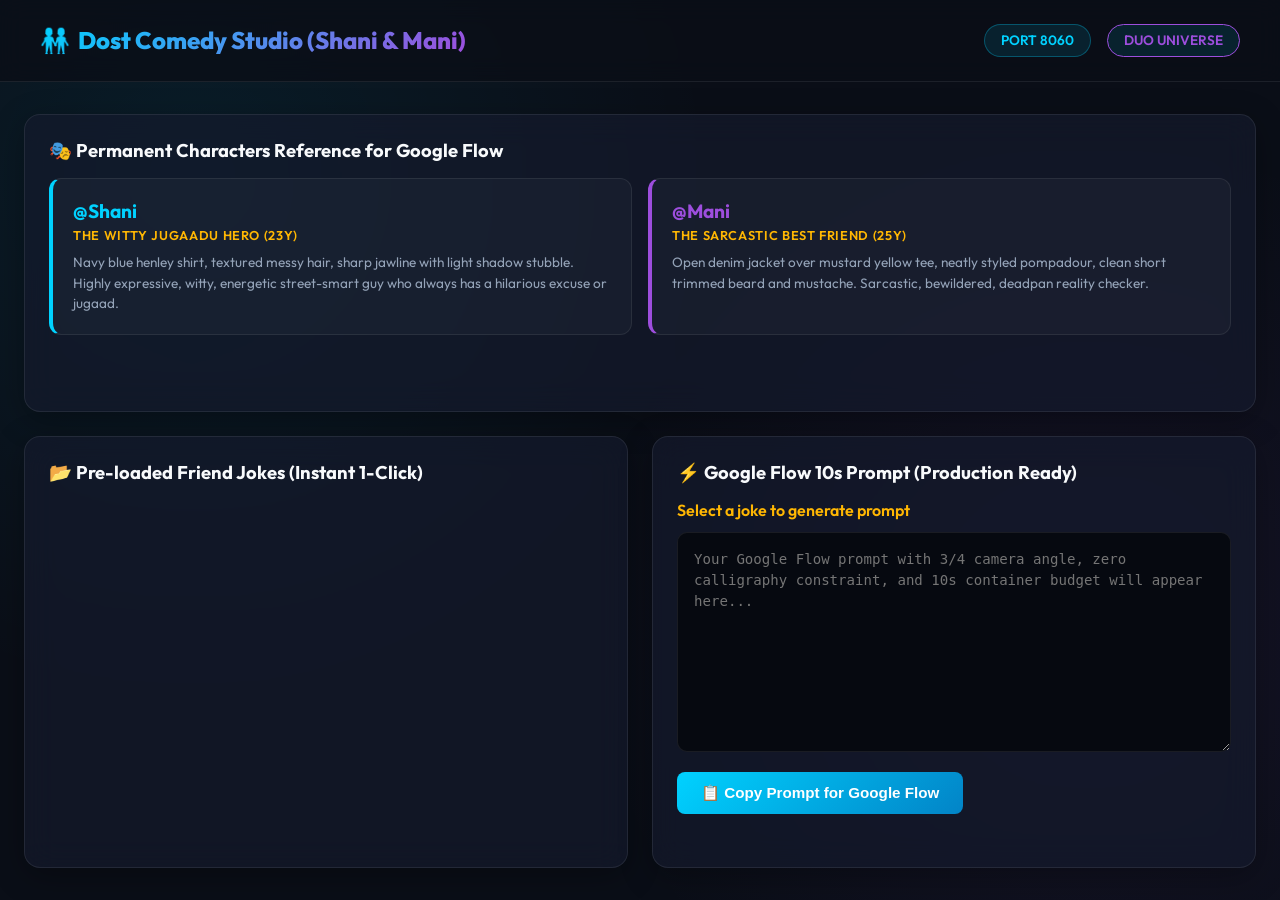
==== dost_comedy/studio/static/index.html @ 340aed53 "Add dost_comedy studio on port 8060 with Shani and Mani profiles" ====
<!DOCTYPE html>
<html lang="en">
<head>
  <meta charset="UTF-8">
  <meta name="viewport" content="width=device-width, initial-scale=1.0">
  <title>Dost Comedy Studio | Shani & Mani Universe</title>
  <link rel="preconnect" href="https://fonts.googleapis.com">
  <link rel="preconnect" href="https://fonts.gstatic.com" crossorigin>
  <link href="https://fonts.googleapis.com/css2?family=Outfit:wght@300;400;500;600;700;800&family=Noto+Nastaliq+Urdu:wght@400;700&display=swap" rel="stylesheet">
  <style>
    :root {
      --bg-dark: #0a0e17;
      --card-bg: rgba(20, 27, 45, 0.7);
      --border-color: rgba(255, 255, 255, 0.08);
      --accent-blue: #00d2ff;
      --accent-purple: #9d4edd;
      --accent-gold: #ffb703;
      --text-main: #f8fafc;
      --text-muted: #94a3b8;
    }
    * { box-sizing: border-box; margin: 0; padding: 0; }
    body {
      background-color: var(--bg-dark);
      color: var(--text-main);
      font-family: 'Outfit', sans-serif;
      min-height: 100vh;
      display: flex;
      flex-direction: column;
      overflow-x: hidden;
      background-image: radial-gradient(circle at 15% 20%, rgba(0, 210, 255, 0.08) 0%, transparent 40%),
                        radial-gradient(circle at 85% 70%, rgba(157, 78, 221, 0.08) 0%, transparent 40%);
    }
    header {
      padding: 1.5rem 2.5rem;
      border-bottom: 1px solid var(--border-color);
      display: flex;
      justify-content: space-between;
      align-items: center;
      backdrop-filter: blur(12px);
      background: rgba(10, 14, 23, 0.8);
      position: sticky;
      top: 0;
      z-index: 100;
    }
    .brand-title {
      font-size: 1.5rem;
      font-weight: 800;
      background: linear-gradient(135deg, var(--accent-blue), var(--accent-purple));
      -webkit-background-clip: text;
      -webkit-text-fill-color: transparent;
      display: flex;
      align-items: center;
      gap: 0.5rem;
    }
    .badge-pill {
      background: rgba(0, 210, 255, 0.1);
      border: 1px solid rgba(0, 210, 255, 0.3);
      padding: 0.4rem 1rem;
      border-radius: 9999px;
      font-size: 0.85rem;
      color: var(--accent-blue);
      font-weight: 600;
    }
    .container {
      max-width: 1350px;
      margin: 2rem auto;
      padding: 0 1.5rem;
      display: grid;
      grid-template-columns: 1fr 1fr;
      gap: 1.5rem;
      flex: 1;
    }
    .full-width { grid-column: 1 / -1; }
    .card {
      background: var(--card-bg);
      border: 1px solid var(--border-color);
      border-radius: 16px;
      padding: 1.5rem;
      backdrop-filter: blur(16px);
      box-shadow: 0 8px 32px rgba(0, 0, 0, 0.3);
    }
    .card-title {
      font-size: 1.15rem;
      font-weight: 700;
      margin-bottom: 1rem;
      display: flex;
      align-items: center;
      gap: 0.5rem;
      color: var(--text-main);
    }
    .char-grid {
      display: grid;
      grid-template-columns: 1fr 1fr;
      gap: 1rem;
      margin-bottom: 1.5rem;
    }
    .char-card {
      background: rgba(255, 255, 255, 0.03);
      border: 1px solid var(--border-color);
      border-radius: 12px;
      padding: 1.25rem;
      border-left: 4px solid var(--accent-blue);
    }
    .char-card.mani {
      border-left-color: var(--accent-purple);
    }
    .char-name {
      font-size: 1.2rem;
      font-weight: 700;
      color: var(--accent-blue);
      margin-bottom: 0.25rem;
    }
    .char-card.mani .char-name {
      color: var(--accent-purple);
    }
    .char-role {
      font-size: 0.8rem;
      text-transform: uppercase;
      letter-spacing: 0.05em;
      color: var(--accent-gold);
      margin-bottom: 0.6rem;
      font-weight: 600;
    }
    .char-desc {
      font-size: 0.85rem;
      color: var(--text-muted);
      line-height: 1.5;
    }
    .jokes-list {
      display: flex;
      flex-direction: column;
      gap: 0.75rem;
      max-height: 480px;
      overflow-y: auto;
      padding-right: 0.5rem;
    }
    .joke-item {
      background: rgba(255, 255, 255, 0.02);
      border: 1px solid var(--border-color);
      padding: 1rem 1.25rem;
      border-radius: 10px;
      cursor: pointer;
      transition: all 0.2s ease;
      display: flex;
      justify-content: space-between;
      align-items: center;
    }
    .joke-item:hover, .joke-item.active {
      background: rgba(0, 210, 255, 0.08);
      border-color: var(--accent-blue);
      transform: translateY(-2px);
    }
    .joke-title-urdu {
      font-family: 'Noto Nastaliq Urdu', serif;
      font-size: 1.05rem;
      direction: rtl;
      color: #fff;
    }
    .joke-sub {
      font-size: 0.8rem;
      color: var(--text-muted);
      margin-top: 0.25rem;
    }
    .prompt-box {
      width: 100%;
      height: 220px;
      background: #060910;
      border: 1px solid var(--border-color);
      border-radius: 10px;
      color: #38bdf8;
      font-family: monospace;
      font-size: 0.88rem;
      line-height: 1.5;
      padding: 1rem;
      resize: vertical;
      margin-bottom: 1rem;
      outline: none;
    }
    .prompt-box:focus {
      border-color: var(--accent-blue);
      box-shadow: 0 0 15px rgba(0, 210, 255, 0.2);
    }
    .btn {
      background: linear-gradient(135deg, var(--accent-blue), #0284c7);
      color: #fff;
      border: none;
      padding: 0.75rem 1.5rem;
      border-radius: 8px;
      font-weight: 600;
      cursor: pointer;
      font-size: 0.95rem;
      display: inline-flex;
      align-items: center;
      gap: 0.5rem;
      transition: all 0.2s;
    }
    .btn:hover {
      filter: brightness(1.15);
      transform: scale(1.02);
    }
    .btn-secondary {
      background: rgba(255, 255, 255, 0.08);
      color: var(--text-main);
    }
    .btn-secondary:hover {
      background: rgba(255, 255, 255, 0.15);
    }
    .notification {
      position: fixed;
      bottom: 2rem;
      right: 2rem;
      background: #10b981;
      color: white;
      padding: 0.85rem 1.75rem;
      border-radius: 8px;
      font-weight: 600;
      box-shadow: 0 10px 25px rgba(16, 185, 129, 0.4);
      display: none;
      z-index: 1000;
    }
  </style>
</head>
<body>

  <header>
    <div class="brand-title">
      <span>👬</span> Dost Comedy Studio (Shani & Mani)
    </div>
    <div style="display: flex; gap: 1rem; align-items: center;">
      <span class="badge-pill">PORT 8060</span>
      <span class="badge-pill" style="border-color: var(--accent-purple); color: var(--accent-purple);">DUO UNIVERSE</span>
    </div>
  </header>

  <div class="container">

    <!-- TOP SECTION: Characters Reference Summary -->
    <div class="card full-width">
      <div class="card-title">🎭 Permanent Characters Reference for Google Flow</div>
      <div class="char-grid">
        <div class="char-card">
          <div class="char-name">@Shani</div>
          <div class="char-role">The Witty Jugaadu Hero (23y)</div>
          <div class="char-desc">Navy blue henley shirt, textured messy hair, sharp jawline with light shadow stubble. Highly expressive, witty, energetic street-smart guy who always has a hilarious excuse or jugaad.</div>
        </div>
        <div class="char-card mani">
          <div class="char-name">@Mani</div>
          <div class="char-role">The Sarcastic Best Friend (25y)</div>
          <div class="char-desc">Open denim jacket over mustard yellow tee, neatly styled pompadour, clean short trimmed beard and mustache. Sarcastic, bewildered, deadpan reality checker.</div>
        </div>
      </div>
    </div>

    <!-- LEFT COLUMN: Preloaded Viral Jokes -->
    <div class="card">
      <div class="card-title">📂 Pre-loaded Friend Jokes (Instant 1-Click)</div>
      <div class="jokes-list" id="jokes-container">
        <!-- Loaded via JS -->
      </div>
    </div>

    <!-- RIGHT COLUMN: Generated Google Flow Prompt -->
    <div class="card">
      <div class="card-title">⚡ Google Flow 10s Prompt (Production Ready)</div>
      <div id="current-joke-title" style="font-weight: 600; color: var(--accent-gold); margin-bottom: 0.75rem;">Select a joke to generate prompt</div>
      <textarea id="prompt-output" class="prompt-box" placeholder="Your Google Flow prompt with 3/4 camera angle, zero calligraphy constraint, and 10s container budget will appear here..."></textarea>
      <div style="display: flex; gap: 0.75rem;">
        <button class="btn" onclick="copyPrompt()">📋 Copy Prompt for Google Flow</button>
      </div>
    </div>

  </div>

  <div id="toast" class="notification">✅ Prompt Copied to Clipboard! Paste in Google Flow!</div>

  <script>
    let currentJokes = [];

    async function loadJokes() {
      try {
        const res = await fetch('/api/jokes');
        currentJokes = await res.json();
        const container = document.getElementById('jokes-container');
        container.innerHTML = '';

        currentJokes.forEach((joke, idx) => {
          const div = document.createElement('div');
          div.className = 'joke-item';
          div.id = 'joke-' + joke.id;
          div.innerHTML = `
            <div>
              <div class="joke-title-urdu">${joke.title}</div>
              <div class="joke-sub">📍 ${joke.location} • 🎒 ${joke.prop}</div>
            </div>
            <span style="font-size: 1.2rem;">➡️</span>
          `;
          div.onclick = () => selectJoke(joke.id);
          container.appendChild(div);
        });

        if (currentJokes.length > 0) {
          selectJoke(currentJokes[0].id);
        }
      } catch (err) {
        console.error('Failed to load jokes', err);
      }
    }

    async function selectJoke(jokeId) {
      document.querySelectorAll('.joke-item').forEach(el => el.classList.remove('active'));
      const activeEl = document.getElementById('joke-' + jokeId);
      if (activeEl) activeEl.classList.add('active');

      try {
        const res = await fetch('/api/joke-prompt/' + jokeId);
        const data = await res.json();
        document.getElementById('current-joke-title').innerText = data.joke.title + " (" + data.joke.location + ")";
        document.getElementById('prompt-output').value = data.prompt;
      } catch (err) {
        console.error('Error fetching prompt', err);
      }
    }

    function copyPrompt() {
      const textarea = document.getElementById('prompt-output');
      textarea.select();
      navigator.clipboard.writeText(textarea.value);
      showToast();
    }

    function showToast() {
      const toast = document.getElementById('toast');
      toast.style.display = 'block';
      setTimeout(() => {
        toast.style.display = 'none';
      }, 3000);
    }

    loadJokes();
  </script>
</body>
</html>
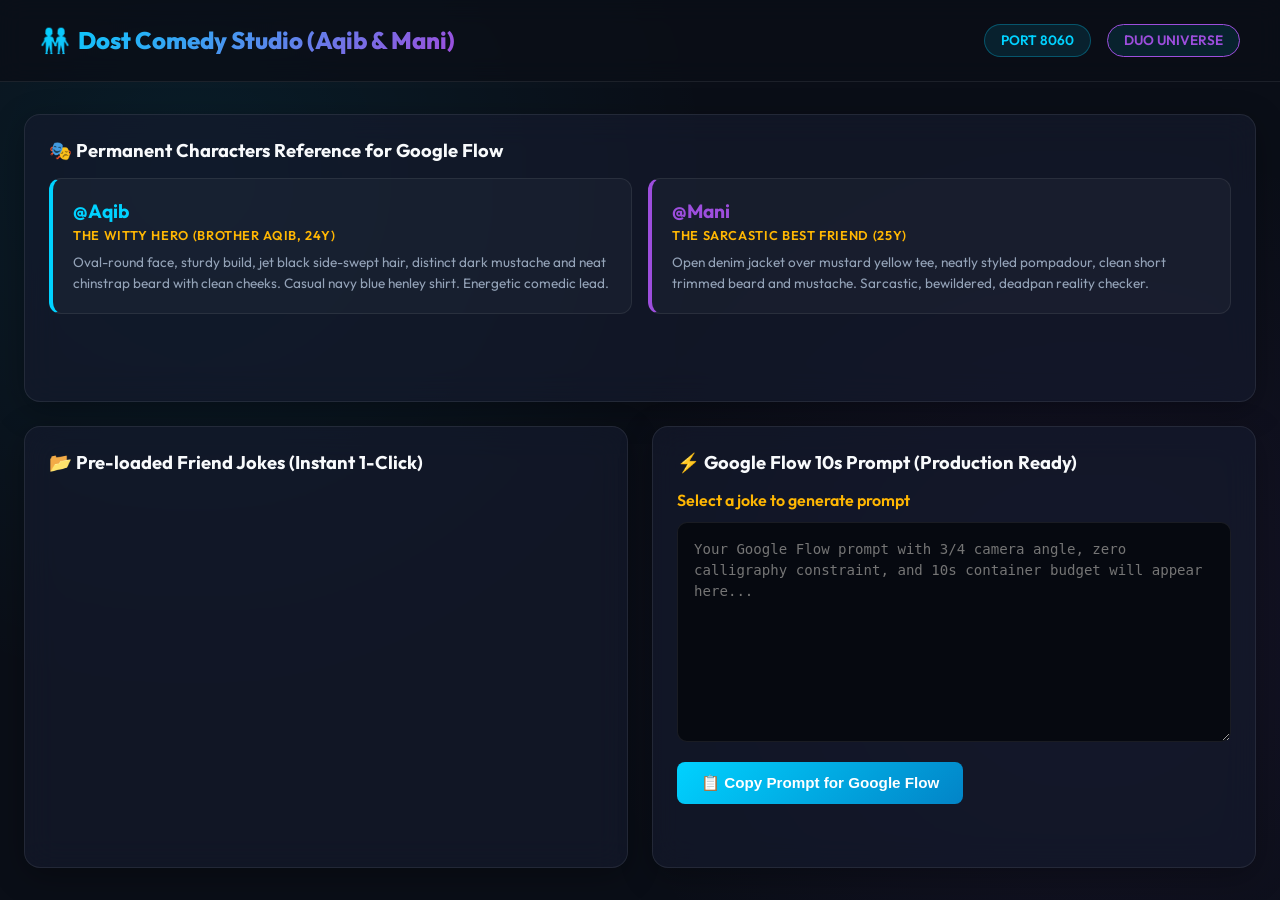
==== commit 7f81e663: "Configure brother Aqib as permanent lead character across Dost Comedy" ====
--- a/dost_comedy/studio/static/index.html
+++ b/dost_comedy/studio/static/index.html
@@ -224,7 +224,7 @@
 
   <header>
     <div class="brand-title">
-      <span>👬</span> Dost Comedy Studio (Shani & Mani)
+      <span>👬</span> Dost Comedy Studio (Aqib & Mani)
     </div>
     <div style="display: flex; gap: 1rem; align-items: center;">
       <span class="badge-pill">PORT 8060</span>
@@ -239,9 +239,9 @@
       <div class="card-title">🎭 Permanent Characters Reference for Google Flow</div>
       <div class="char-grid">
         <div class="char-card">
-          <div class="char-name">@Shani</div>
-          <div class="char-role">The Witty Jugaadu Hero (23y)</div>
-          <div class="char-desc">Navy blue henley shirt, textured messy hair, sharp jawline with light shadow stubble. Highly expressive, witty, energetic street-smart guy who always has a hilarious excuse or jugaad.</div>
+          <div class="char-name">@Aqib</div>
+          <div class="char-role">The Witty Hero (Brother Aqib, 24y)</div>
+          <div class="char-desc">Oval-round face, sturdy build, jet black side-swept hair, distinct dark mustache and neat chinstrap beard with clean cheeks. Casual navy blue henley shirt. Energetic comedic lead.</div>
         </div>
         <div class="char-card mani">
           <div class="char-name">@Mani</div>
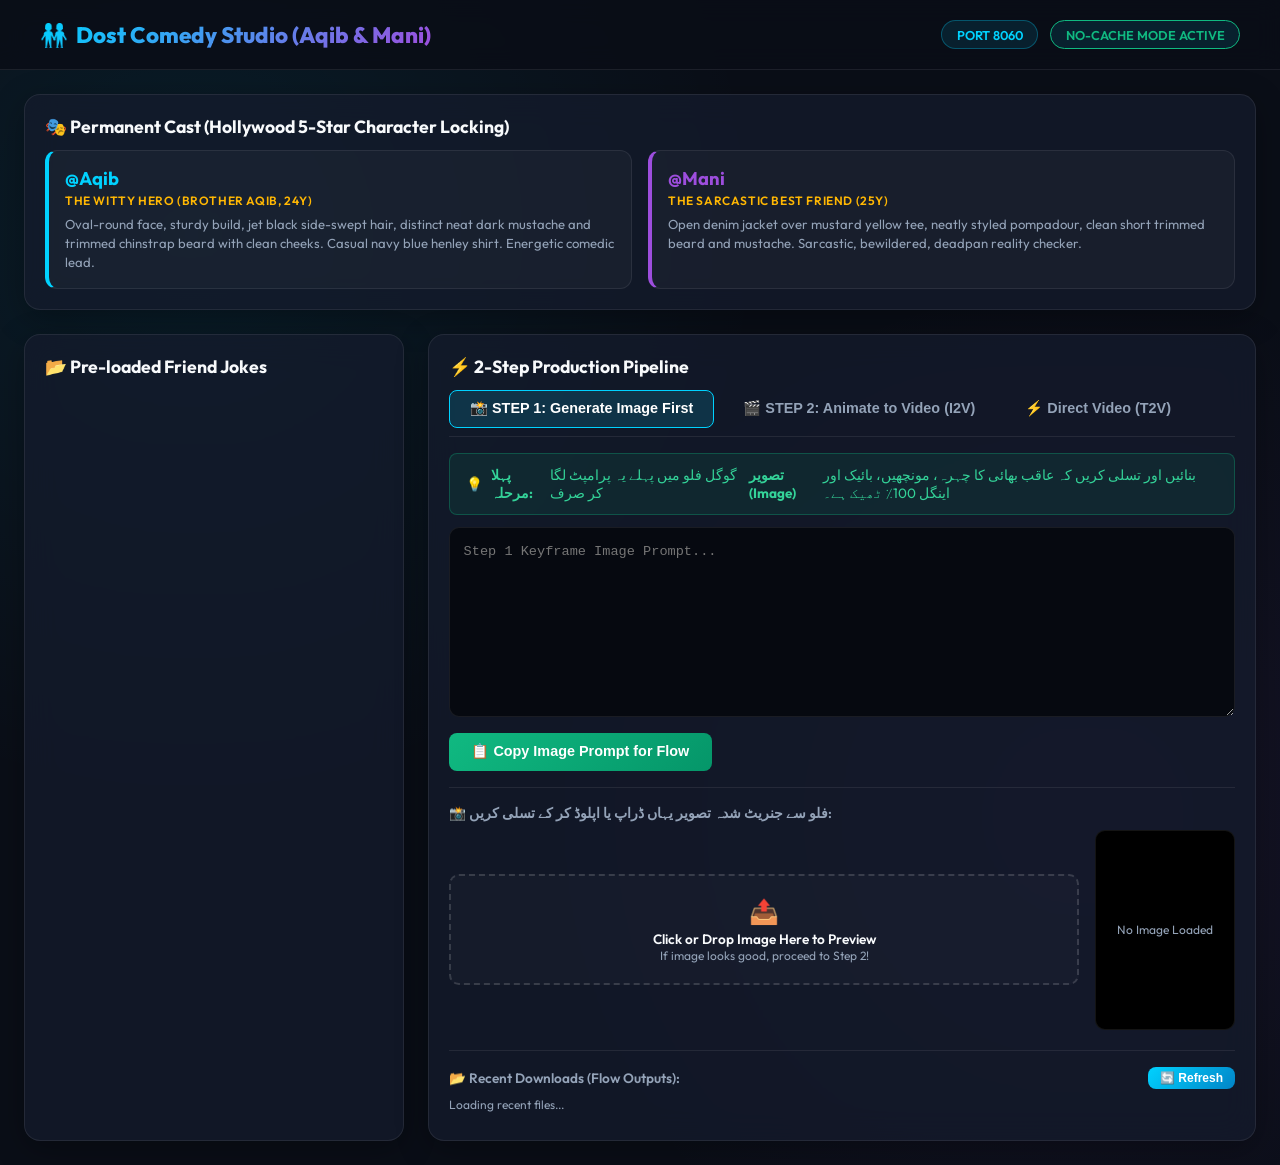
==== commit ca8f2cad: "Add No-Cache headers and 2-step Image-First preview workflow to Dost Comedy Studio" ====
--- a/dost_comedy/studio/static/index.html
+++ b/dost_comedy/studio/static/index.html
@@ -3,18 +3,22 @@
 <head>
   <meta charset="UTF-8">
   <meta name="viewport" content="width=device-width, initial-scale=1.0">
-  <title>Dost Comedy Studio | Shani & Mani Universe</title>
+  <meta http-equiv="Cache-Control" content="no-cache, no-store, must-revalidate">
+  <meta http-equiv="Pragma" content="no-cache">
+  <meta http-equiv="Expires" content="0">
+  <title>Dost Comedy Studio | Image-First & Video Workflow (Aqib & Mani)</title>
   <link rel="preconnect" href="https://fonts.googleapis.com">
   <link rel="preconnect" href="https://fonts.gstatic.com" crossorigin>
   <link href="https://fonts.googleapis.com/css2?family=Outfit:wght@300;400;500;600;700;800&family=Noto+Nastaliq+Urdu:wght@400;700&display=swap" rel="stylesheet">
   <style>
     :root {
       --bg-dark: #0a0e17;
-      --card-bg: rgba(20, 27, 45, 0.7);
+      --card-bg: rgba(20, 27, 45, 0.75);
       --border-color: rgba(255, 255, 255, 0.08);
       --accent-blue: #00d2ff;
       --accent-purple: #9d4edd;
       --accent-gold: #ffb703;
+      --accent-green: #10b981;
       --text-main: #f8fafc;
       --text-muted: #94a3b8;
     }
@@ -31,19 +35,19 @@
                         radial-gradient(circle at 85% 70%, rgba(157, 78, 221, 0.08) 0%, transparent 40%);
     }
     header {
-      padding: 1.5rem 2.5rem;
+      padding: 1.25rem 2.5rem;
       border-bottom: 1px solid var(--border-color);
       display: flex;
       justify-content: space-between;
       align-items: center;
       backdrop-filter: blur(12px);
-      background: rgba(10, 14, 23, 0.8);
+      background: rgba(10, 14, 23, 0.85);
       position: sticky;
       top: 0;
       z-index: 100;
     }
     .brand-title {
-      font-size: 1.5rem;
+      font-size: 1.4rem;
       font-weight: 800;
       background: linear-gradient(135deg, var(--accent-blue), var(--accent-purple));
       -webkit-background-clip: text;
@@ -55,18 +59,18 @@
     .badge-pill {
       background: rgba(0, 210, 255, 0.1);
       border: 1px solid rgba(0, 210, 255, 0.3);
-      padding: 0.4rem 1rem;
+      padding: 0.35rem 0.9rem;
       border-radius: 9999px;
-      font-size: 0.85rem;
+      font-size: 0.8rem;
       color: var(--accent-blue);
       font-weight: 600;
     }
     .container {
-      max-width: 1350px;
-      margin: 2rem auto;
+      max-width: 1400px;
+      margin: 1.5rem auto;
       padding: 0 1.5rem;
       display: grid;
-      grid-template-columns: 1fr 1fr;
+      grid-template-columns: 380px 1fr;
       gap: 1.5rem;
       flex: 1;
     }
@@ -75,14 +79,14 @@
       background: var(--card-bg);
       border: 1px solid var(--border-color);
       border-radius: 16px;
-      padding: 1.5rem;
+      padding: 1.25rem;
       backdrop-filter: blur(16px);
       box-shadow: 0 8px 32px rgba(0, 0, 0, 0.3);
     }
     .card-title {
-      font-size: 1.15rem;
+      font-size: 1.1rem;
       font-weight: 700;
-      margin-bottom: 1rem;
+      margin-bottom: 0.75rem;
       display: flex;
       align-items: center;
       gap: 0.5rem;
@@ -92,52 +96,50 @@
       display: grid;
       grid-template-columns: 1fr 1fr;
       gap: 1rem;
-      margin-bottom: 1.5rem;
     }
     .char-card {
       background: rgba(255, 255, 255, 0.03);
       border: 1px solid var(--border-color);
       border-radius: 12px;
-      padding: 1.25rem;
+      padding: 1rem;
       border-left: 4px solid var(--accent-blue);
     }
     .char-card.mani {
       border-left-color: var(--accent-purple);
     }
     .char-name {
-      font-size: 1.2rem;
+      font-size: 1.15rem;
       font-weight: 700;
       color: var(--accent-blue);
-      margin-bottom: 0.25rem;
     }
     .char-card.mani .char-name {
       color: var(--accent-purple);
     }
     .char-role {
-      font-size: 0.8rem;
+      font-size: 0.75rem;
       text-transform: uppercase;
       letter-spacing: 0.05em;
       color: var(--accent-gold);
-      margin-bottom: 0.6rem;
+      margin: 0.2rem 0 0.4rem;
       font-weight: 600;
     }
     .char-desc {
-      font-size: 0.85rem;
+      font-size: 0.82rem;
       color: var(--text-muted);
-      line-height: 1.5;
+      line-height: 1.45;
     }
     .jokes-list {
       display: flex;
       flex-direction: column;
-      gap: 0.75rem;
-      max-height: 480px;
+      gap: 0.65rem;
+      max-height: 580px;
       overflow-y: auto;
-      padding-right: 0.5rem;
+      padding-right: 0.35rem;
     }
     .joke-item {
       background: rgba(255, 255, 255, 0.02);
       border: 1px solid var(--border-color);
-      padding: 1rem 1.25rem;
+      padding: 0.9rem 1.1rem;
       border-radius: 10px;
       cursor: pointer;
       transition: all 0.2s ease;
@@ -152,28 +154,76 @@
     }
     .joke-title-urdu {
       font-family: 'Noto Nastaliq Urdu', serif;
-      font-size: 1.05rem;
+      font-size: 1rem;
       direction: rtl;
       color: #fff;
     }
     .joke-sub {
-      font-size: 0.8rem;
+      font-size: 0.75rem;
       color: var(--text-muted);
-      margin-top: 0.25rem;
+      margin-top: 0.2rem;
+    }
+    /* Tabs for Workflow */
+    .tabs-nav {
+      display: flex;
+      gap: 0.5rem;
+      border-bottom: 1px solid var(--border-color);
+      margin-bottom: 1rem;
+      padding-bottom: 0.5rem;
+    }
+    .tab-btn {
+      background: transparent;
+      border: 1px solid transparent;
+      color: var(--text-muted);
+      padding: 0.6rem 1.25rem;
+      border-radius: 8px;
+      font-weight: 600;
+      font-size: 0.9rem;
+      cursor: pointer;
+      display: flex;
+      align-items: center;
+      gap: 0.4rem;
+      transition: all 0.2s;
+    }
+    .tab-btn:hover {
+      color: var(--text-main);
+      background: rgba(255, 255, 255, 0.04);
+    }
+    .tab-btn.active {
+      color: #fff;
+      background: rgba(0, 210, 255, 0.15);
+      border-color: var(--accent-blue);
+    }
+    .step-banner {
+      background: rgba(16, 185, 129, 0.1);
+      border: 1px solid rgba(16, 185, 129, 0.3);
+      padding: 0.75rem 1rem;
+      border-radius: 8px;
+      font-size: 0.85rem;
+      color: #34d399;
+      margin-bottom: 0.75rem;
+      display: flex;
+      align-items: center;
+      gap: 0.5rem;
+    }
+    .step-banner.step2 {
+      background: rgba(157, 78, 221, 0.1);
+      border-color: rgba(157, 78, 221, 0.3);
+      color: #c084fc;
     }
     .prompt-box {
       width: 100%;
-      height: 220px;
+      height: 190px;
       background: #060910;
       border: 1px solid var(--border-color);
       border-radius: 10px;
       color: #38bdf8;
       font-family: monospace;
-      font-size: 0.88rem;
+      font-size: 0.85rem;
       line-height: 1.5;
-      padding: 1rem;
+      padding: 0.85rem;
       resize: vertical;
-      margin-bottom: 1rem;
+      margin-bottom: 0.75rem;
       outline: none;
     }
     .prompt-box:focus {
@@ -184,26 +234,67 @@
       background: linear-gradient(135deg, var(--accent-blue), #0284c7);
       color: #fff;
       border: none;
-      padding: 0.75rem 1.5rem;
+      padding: 0.65rem 1.4rem;
       border-radius: 8px;
       font-weight: 600;
       cursor: pointer;
-      font-size: 0.95rem;
+      font-size: 0.9rem;
       display: inline-flex;
       align-items: center;
-      gap: 0.5rem;
+      gap: 0.4rem;
       transition: all 0.2s;
     }
     .btn:hover {
       filter: brightness(1.15);
       transform: scale(1.02);
     }
-    .btn-secondary {
-      background: rgba(255, 255, 255, 0.08);
-      color: var(--text-main);
-    }
-    .btn-secondary:hover {
-      background: rgba(255, 255, 255, 0.15);
+    .btn-green {
+      background: linear-gradient(135deg, var(--accent-green), #059669);
+    }
+    .btn-purple {
+      background: linear-gradient(135deg, var(--accent-purple), #7b2cbf);
+    }
+    /* Image Preview & Dropzone */
+    .preview-section {
+      margin-top: 1rem;
+      padding-top: 1rem;
+      border-top: 1px solid var(--border-color);
+    }
+    .preview-container {
+      display: flex;
+      gap: 1rem;
+      align-items: center;
+    }
+    .dropzone {
+      flex: 1;
+      border: 2px dashed rgba(255, 255, 255, 0.15);
+      border-radius: 10px;
+      padding: 1.25rem;
+      text-align: center;
+      cursor: pointer;
+      transition: all 0.2s;
+      background: rgba(255, 255, 255, 0.02);
+    }
+    .dropzone:hover {
+      border-color: var(--accent-blue);
+      background: rgba(0, 210, 255, 0.04);
+    }
+    .img-preview-box {
+      width: 140px;
+      height: 200px;
+      border-radius: 10px;
+      border: 1px solid var(--border-color);
+      overflow: hidden;
+      background: #000;
+      display: flex;
+      align-items: center;
+      justify-content: center;
+      position: relative;
+    }
+    .img-preview-box img {
+      width: 100%;
+      height: 100%;
+      object-fit: cover;
     }
     .notification {
       position: fixed;
@@ -218,6 +309,27 @@
       display: none;
       z-index: 1000;
     }
+    /* Downloads list */
+    .dl-list {
+      display: flex;
+      gap: 0.5rem;
+      overflow-x: auto;
+      padding-bottom: 0.5rem;
+      margin-top: 0.5rem;
+    }
+    .dl-item {
+      background: rgba(255, 255, 255, 0.04);
+      border: 1px solid var(--border-color);
+      padding: 0.5rem 0.75rem;
+      border-radius: 6px;
+      font-size: 0.75rem;
+      white-space: nowrap;
+      cursor: pointer;
+    }
+    .dl-item:hover {
+      background: rgba(0, 210, 255, 0.1);
+      border-color: var(--accent-blue);
+    }
   </style>
 </head>
 <body>
@@ -226,22 +338,22 @@
     <div class="brand-title">
       <span>👬</span> Dost Comedy Studio (Aqib & Mani)
     </div>
-    <div style="display: flex; gap: 1rem; align-items: center;">
+    <div style="display: flex; gap: 0.75rem; align-items: center;">
       <span class="badge-pill">PORT 8060</span>
-      <span class="badge-pill" style="border-color: var(--accent-purple); color: var(--accent-purple);">DUO UNIVERSE</span>
+      <span class="badge-pill" style="border-color: var(--accent-green); color: var(--accent-green);">NO-CACHE MODE ACTIVE</span>
     </div>
   </header>
 
   <div class="container">
 
-    <!-- TOP SECTION: Characters Reference Summary -->
+    <!-- CHARACTERS REFERENCE SUMMARY -->
     <div class="card full-width">
-      <div class="card-title">🎭 Permanent Characters Reference for Google Flow</div>
+      <div class="card-title">🎭 Permanent Cast (Hollywood 5-Star Character Locking)</div>
       <div class="char-grid">
         <div class="char-card">
           <div class="char-name">@Aqib</div>
           <div class="char-role">The Witty Hero (Brother Aqib, 24y)</div>
-          <div class="char-desc">Oval-round face, sturdy build, jet black side-swept hair, distinct dark mustache and neat chinstrap beard with clean cheeks. Casual navy blue henley shirt. Energetic comedic lead.</div>
+          <div class="char-desc">Oval-round face, sturdy build, jet black side-swept hair, distinct neat dark mustache and trimmed chinstrap beard with clean cheeks. Casual navy blue henley shirt. Energetic comedic lead.</div>
         </div>
         <div class="char-card mani">
           <div class="char-name">@Mani</div>
@@ -253,32 +365,99 @@
 
     <!-- LEFT COLUMN: Preloaded Viral Jokes -->
     <div class="card">
-      <div class="card-title">📂 Pre-loaded Friend Jokes (Instant 1-Click)</div>
+      <div class="card-title">📂 Pre-loaded Friend Jokes</div>
       <div class="jokes-list" id="jokes-container">
         <!-- Loaded via JS -->
       </div>
     </div>
 
-    <!-- RIGHT COLUMN: Generated Google Flow Prompt -->
+    <!-- RIGHT COLUMN: 2-Step Production Pipeline -->
     <div class="card">
-      <div class="card-title">⚡ Google Flow 10s Prompt (Production Ready)</div>
-      <div id="current-joke-title" style="font-weight: 600; color: var(--accent-gold); margin-bottom: 0.75rem;">Select a joke to generate prompt</div>
-      <textarea id="prompt-output" class="prompt-box" placeholder="Your Google Flow prompt with 3/4 camera angle, zero calligraphy constraint, and 10s container budget will appear here..."></textarea>
-      <div style="display: flex; gap: 0.75rem;">
-        <button class="btn" onclick="copyPrompt()">📋 Copy Prompt for Google Flow</button>
-      </div>
+      <div class="card-title" id="current-joke-title">⚡ 2-Step Production Pipeline</div>
+
+      <!-- TABS -->
+      <div class="tabs-nav">
+        <button class="tab-btn active" id="tab-step1" onclick="switchTab('step1')">📸 STEP 1: Generate Image First</button>
+        <button class="tab-btn" id="tab-step2" onclick="switchTab('step2')">🎬 STEP 2: Animate to Video (I2V)</button>
+        <button class="tab-btn" id="tab-step3" onclick="switchTab('step3')">⚡ Direct Video (T2V)</button>
+      </div>
+
+      <!-- VIEW 1: Image Keyframe Prompt -->
+      <div id="view-step1">
+        <div class="step-banner">
+          <span>💡</span> <strong>پہلا مرحلہ:</strong> گوگل فلو میں پہلے یہ پرامپٹ لگا کر صرف <strong>تصویر (Image)</strong> بنائیں اور تسلی کریں کہ عاقب بھائی کا چہرہ، مونچھیں، بائیک اور اینگل 100٪ ٹھیک ہے۔
+        </div>
+        <textarea id="prompt-image" class="prompt-box" placeholder="Step 1 Keyframe Image Prompt..."></textarea>
+        <div style="display: flex; gap: 0.75rem;">
+          <button class="btn btn-green" onclick="copyText('prompt-image')">📋 Copy Image Prompt for Flow</button>
+        </div>
+
+        <!-- Image Preview Dropzone -->
+        <div class="preview-section">
+          <div style="font-size: 0.85rem; font-weight: 600; margin-bottom: 0.5rem; color: var(--text-muted);">
+            📸 فلو سے جنریٹ شدہ تصویر یہاں ڈراپ یا اپلوڈ کر کے تسلی کریں:
+          </div>
+          <div class="preview-container">
+            <div class="dropzone" onclick="document.getElementById('img-file-input').click()">
+              <input type="file" id="img-file-input" style="display:none" accept="image/*" onchange="uploadImage(event)">
+              <div style="font-size: 1.5rem; margin-bottom: 0.25rem;">📤</div>
+              <div style="font-size: 0.85rem; font-weight: 600;">Click or Drop Image Here to Preview</div>
+              <div style="font-size: 0.75rem; color: var(--text-muted);">If image looks good, proceed to Step 2!</div>
+            </div>
+            <div class="img-preview-box" id="preview-box">
+              <span style="font-size: 0.75rem; color: var(--text-muted); text-align: center; padding: 0.5rem;">No Image Loaded</span>
+            </div>
+          </div>
+        </div>
+      </div>
+
+      <!-- VIEW 2: Video Motion / Lip-Sync Prompt (I2V) -->
+      <div id="view-step2" style="display: none;">
+        <div class="step-banner step2">
+          <span>🎬</span> <strong>دوسرا مرحلہ:</strong> اب فلو میں وہی منظور شدہ تصویر بطور <strong>Starting Frame (Keyframe)</strong> لگائیں اور نیچے دیا گیا موشن پرامپٹ پیسٹ کریں!
+        </div>
+        <textarea id="prompt-i2v" class="prompt-box" placeholder="Step 2 Image-to-Video Animation Prompt..."></textarea>
+        <div style="display: flex; gap: 0.75rem;">
+          <button class="btn btn-purple" onclick="copyText('prompt-i2v')">📋 Copy I2V Animation Prompt</button>
+        </div>
+      </div>
+
+      <!-- VIEW 3: Direct Video Prompt (T2V) -->
+      <div id="view-step3" style="display: none;">
+        <div class="step-banner" style="background: rgba(0, 210, 255, 0.1); border-color: rgba(0, 210, 255, 0.3); color: var(--accent-blue);">
+          <span>⚡</span> <strong>ڈائریکٹ موڈ:</strong> تصویر چیک کیے بغیر سیدھی 10 سیکنڈ ویڈیو بنانے کا مکمل پرامپٹ۔
+        </div>
+        <textarea id="prompt-video" class="prompt-box" placeholder="Direct All-In-One Video Prompt..."></textarea>
+        <div style="display: flex; gap: 0.75rem;">
+          <button class="btn" onclick="copyText('prompt-video')">📋 Copy Direct Video Prompt</button>
+        </div>
+      </div>
+
+      <!-- RECENT DOWNLOADS SCANNER -->
+      <div class="preview-section" style="margin-top: 1.25rem;">
+        <div style="display: flex; justify-content: space-between; align-items: center;">
+          <div style="font-size: 0.85rem; font-weight: 600; color: var(--text-muted);">📂 Recent Downloads (Flow Outputs):</div>
+          <button class="btn" style="padding: 0.25rem 0.75rem; font-size: 0.75rem;" onclick="loadRecentDownloads()">🔄 Refresh</button>
+        </div>
+        <div class="dl-list" id="dl-list-container">
+          <span style="font-size: 0.75rem; color: var(--text-muted);">Loading recent files...</span>
+        </div>
+      </div>
+
     </div>
 
   </div>
 
-  <div id="toast" class="notification">✅ Prompt Copied to Clipboard! Paste in Google Flow!</div>
+  <div id="toast" class="notification">✅ Prompt Copied to Clipboard!</div>
 
   <script>
     let currentJokes = [];
+    let activeJokePkg = null;
 
     async function loadJokes() {
       try {
-        const res = await fetch('/api/jokes');
+        // Cache-busting timestamp
+        const res = await fetch('/api/jokes?_t=' + Date.now());
         currentJokes = await res.json();
         const container = document.getElementById('jokes-container');
         container.innerHTML = '';
@@ -292,7 +471,7 @@
               <div class="joke-title-urdu">${joke.title}</div>
               <div class="joke-sub">📍 ${joke.location} • 🎒 ${joke.prop}</div>
             </div>
-            <span style="font-size: 1.2rem;">➡️</span>
+            <span style="font-size: 1.1rem;">➡️</span>
           `;
           div.onclick = () => selectJoke(joke.id);
           container.appendChild(div);
@@ -312,17 +491,29 @@
       if (activeEl) activeEl.classList.add('active');
 
       try {
-        const res = await fetch('/api/joke-prompt/' + jokeId);
-        const data = await res.json();
-        document.getElementById('current-joke-title').innerText = data.joke.title + " (" + data.joke.location + ")";
-        document.getElementById('prompt-output').value = data.prompt;
+        const res = await fetch('/api/joke-prompt/' + jokeId + '?_t=' + Date.now());
+        activeJokePkg = await res.json();
+        
+        document.getElementById('current-joke-title').innerText = "⚡ " + activeJokePkg.joke.title;
+        document.getElementById('prompt-image').value = activeJokePkg.image_prompt || '';
+        document.getElementById('prompt-i2v').value = activeJokePkg.i2v_prompt || '';
+        document.getElementById('prompt-video').value = activeJokePkg.video_prompt || '';
       } catch (err) {
         console.error('Error fetching prompt', err);
       }
     }
 
-    function copyPrompt() {
-      const textarea = document.getElementById('prompt-output');
+    function switchTab(tabId) {
+      ['step1', 'step2', 'step3'].forEach(t => {
+        document.getElementById('tab-' + t).classList.remove('active');
+        document.getElementById('view-' + t).style.display = 'none';
+      });
+      document.getElementById('tab-' + tabId).classList.add('active');
+      document.getElementById('view-' + tabId).style.display = 'block';
+    }
+
+    function copyText(elementId) {
+      const textarea = document.getElementById(elementId);
       textarea.select();
       navigator.clipboard.writeText(textarea.value);
       showToast();
@@ -336,7 +527,52 @@
       }, 3000);
     }
 
+    async function uploadImage(e) {
+      const file = e.target.files[0];
+      if (!file) return;
+
+      const formData = new FormData();
+      formData.append('file', file);
+
+      try {
+        const res = await fetch('/api/upload-preview-image', {
+          method: 'POST',
+          body: formData
+        });
+        const data = await res.json();
+        if (data.url) {
+          document.getElementById('preview-box').innerHTML = `<img src="${data.url}?_t=${Date.now()}" alt="Preview">`;
+        }
+      } catch (err) {
+        console.error('Failed to upload preview image', err);
+      }
+    }
+
+    async function loadRecentDownloads() {
+      try {
+        const res = await fetch('/api/recent-downloads?_t=' + Date.now());
+        const files = await res.json();
+        const container = document.getElementById('dl-list-container');
+        if (files.length === 0) {
+          container.innerHTML = '<span style="font-size: 0.75rem; color: var(--text-muted);">No recent files found.</span>';
+          return;
+        }
+        container.innerHTML = '';
+        files.slice(0, 10).forEach(f => {
+          const div = document.createElement('div');
+          div.className = 'dl-item';
+          const icon = f.is_image ? '🖼️' : '🎥';
+          div.innerHTML = `${icon} ${f.name} (${f.size_mb} MB)`;
+          div.title = f.path;
+          container.appendChild(div);
+        });
+      } catch (err) {
+        console.error('Failed to load recent downloads', err);
+      }
+    }
+
     loadJokes();
+    loadRecentDownloads();
   </script>
 </body>
 </html>
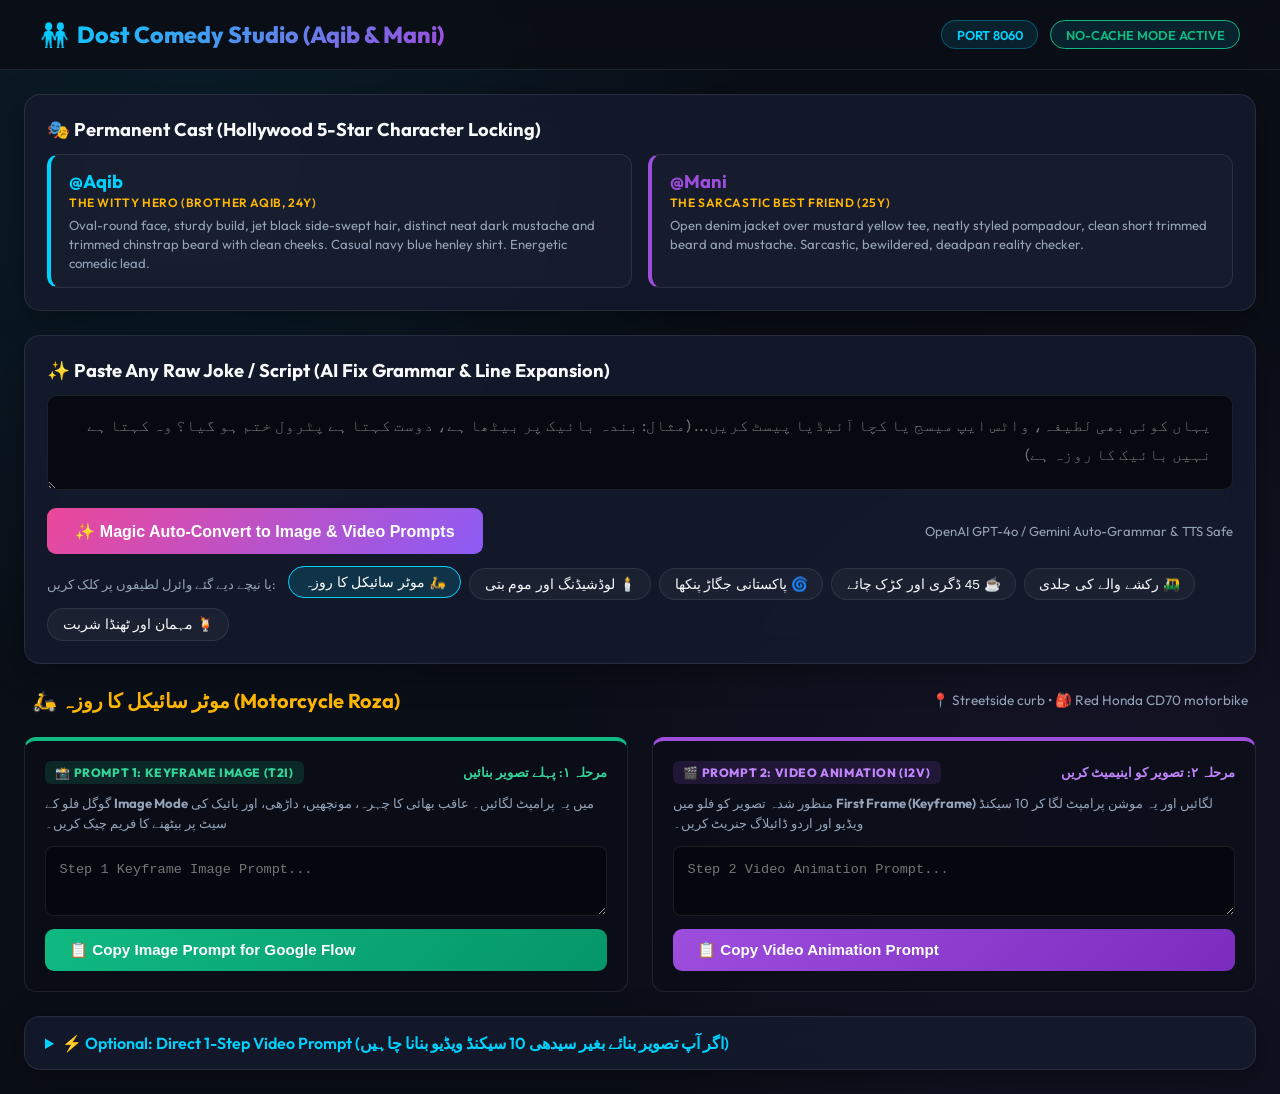
==== commit e11b3b50: "Streamline Dost Comedy UI: Smart raw paste box, AI grammar fix, dual simultaneous image and video pr" ====
--- a/dost_comedy/studio/static/index.html
+++ b/dost_comedy/studio/static/index.html
@@ -6,15 +6,15 @@
   <meta http-equiv="Cache-Control" content="no-cache, no-store, must-revalidate">
   <meta http-equiv="Pragma" content="no-cache">
   <meta http-equiv="Expires" content="0">
-  <title>Dost Comedy Studio | Image-First & Video Workflow (Aqib & Mani)</title>
+  <title>Dost Comedy Studio | Smart Script to Image & Video Prompts</title>
   <link rel="preconnect" href="https://fonts.googleapis.com">
   <link rel="preconnect" href="https://fonts.gstatic.com" crossorigin>
   <link href="https://fonts.googleapis.com/css2?family=Outfit:wght@300;400;500;600;700;800&family=Noto+Nastaliq+Urdu:wght@400;700&display=swap" rel="stylesheet">
   <style>
     :root {
       --bg-dark: #0a0e17;
-      --card-bg: rgba(20, 27, 45, 0.75);
-      --border-color: rgba(255, 255, 255, 0.08);
+      --card-bg: rgba(20, 27, 45, 0.85);
+      --border-color: rgba(255, 255, 255, 0.09);
       --accent-blue: #00d2ff;
       --accent-purple: #9d4edd;
       --accent-gold: #ffb703;
@@ -31,8 +31,8 @@
       display: flex;
       flex-direction: column;
       overflow-x: hidden;
-      background-image: radial-gradient(circle at 15% 20%, rgba(0, 210, 255, 0.08) 0%, transparent 40%),
-                        radial-gradient(circle at 85% 70%, rgba(157, 78, 221, 0.08) 0%, transparent 40%);
+      background-image: radial-gradient(circle at 15% 15%, rgba(0, 210, 255, 0.08) 0%, transparent 40%),
+                        radial-gradient(circle at 85% 75%, rgba(157, 78, 221, 0.08) 0%, transparent 40%);
     }
     header {
       padding: 1.25rem 2.5rem;
@@ -41,13 +41,13 @@
       justify-content: space-between;
       align-items: center;
       backdrop-filter: blur(12px);
-      background: rgba(10, 14, 23, 0.85);
+      background: rgba(10, 14, 23, 0.9);
       position: sticky;
       top: 0;
       z-index: 100;
     }
     .brand-title {
-      font-size: 1.4rem;
+      font-size: 1.45rem;
       font-weight: 800;
       background: linear-gradient(135deg, var(--accent-blue), var(--accent-purple));
       -webkit-background-clip: text;
@@ -67,26 +67,26 @@
     }
     .container {
       max-width: 1400px;
+      width: 100%;
       margin: 1.5rem auto;
       padding: 0 1.5rem;
-      display: grid;
-      grid-template-columns: 380px 1fr;
+      display: flex;
+      flex-direction: column;
       gap: 1.5rem;
       flex: 1;
     }
-    .full-width { grid-column: 1 / -1; }
     .card {
       background: var(--card-bg);
       border: 1px solid var(--border-color);
       border-radius: 16px;
-      padding: 1.25rem;
+      padding: 1.4rem;
       backdrop-filter: blur(16px);
-      box-shadow: 0 8px 32px rgba(0, 0, 0, 0.3);
+      box-shadow: 0 8px 32px rgba(0, 0, 0, 0.35);
     }
     .card-title {
-      font-size: 1.1rem;
+      font-size: 1.15rem;
       font-weight: 700;
-      margin-bottom: 0.75rem;
+      margin-bottom: 0.85rem;
       display: flex;
       align-items: center;
       gap: 0.5rem;
@@ -98,10 +98,10 @@
       gap: 1rem;
     }
     .char-card {
-      background: rgba(255, 255, 255, 0.03);
+      background: rgba(255, 255, 255, 0.02);
       border: 1px solid var(--border-color);
       border-radius: 12px;
-      padding: 1rem;
+      padding: 0.9rem 1.1rem;
       border-left: 4px solid var(--accent-blue);
     }
     .char-card.mani {
@@ -120,7 +120,7 @@
       text-transform: uppercase;
       letter-spacing: 0.05em;
       color: var(--accent-gold);
-      margin: 0.2rem 0 0.4rem;
+      margin: 0.15rem 0 0.35rem;
       font-weight: 600;
     }
     .char-desc {
@@ -128,173 +128,144 @@
       color: var(--text-muted);
       line-height: 1.45;
     }
-    .jokes-list {
-      display: flex;
-      flex-direction: column;
-      gap: 0.65rem;
-      max-height: 580px;
-      overflow-y: auto;
-      padding-right: 0.35rem;
-    }
-    .joke-item {
-      background: rgba(255, 255, 255, 0.02);
-      border: 1px solid var(--border-color);
-      padding: 0.9rem 1.1rem;
+    /* Smart Paste Box */
+    .smart-input-box {
+      width: 100%;
+      height: 95px;
+      background: #060910;
+      border: 1px solid var(--border-color);
       border-radius: 10px;
+      color: #fff;
+      font-family: 'Noto Nastaliq Urdu', 'Outfit', sans-serif;
+      font-size: 1rem;
+      line-height: 1.8;
+      padding: 0.9rem 1.25rem;
+      resize: vertical;
+      outline: none;
+      direction: rtl;
+    }
+    .smart-input-box:focus {
+      border-color: var(--accent-blue);
+      box-shadow: 0 0 15px rgba(0, 210, 255, 0.25);
+    }
+    .quick-pills-row {
+      display: flex;
+      flex-wrap: wrap;
+      gap: 0.5rem;
+      margin-top: 0.85rem;
+      align-items: center;
+    }
+    .quick-pill {
+      background: rgba(255, 255, 255, 0.04);
+      border: 1px solid var(--border-color);
+      padding: 0.45rem 0.9rem;
+      border-radius: 9999px;
+      font-size: 0.85rem;
+      color: var(--text-main);
       cursor: pointer;
-      transition: all 0.2s ease;
-      display: flex;
-      justify-content: space-between;
-      align-items: center;
-    }
-    .joke-item:hover, .joke-item.active {
-      background: rgba(0, 210, 255, 0.08);
-      border-color: var(--accent-blue);
-      transform: translateY(-2px);
-    }
-    .joke-title-urdu {
-      font-family: 'Noto Nastaliq Urdu', serif;
-      font-size: 1rem;
+      font-family: 'Noto Nastaliq Urdu', sans-serif;
       direction: rtl;
-      color: #fff;
-    }
-    .joke-sub {
-      font-size: 0.75rem;
-      color: var(--text-muted);
-      margin-top: 0.2rem;
-    }
-    /* Tabs for Workflow */
-    .tabs-nav {
-      display: flex;
-      gap: 0.5rem;
-      border-bottom: 1px solid var(--border-color);
-      margin-bottom: 1rem;
-      padding-bottom: 0.5rem;
-    }
-    .tab-btn {
-      background: transparent;
-      border: 1px solid transparent;
-      color: var(--text-muted);
-      padding: 0.6rem 1.25rem;
-      border-radius: 8px;
-      font-weight: 600;
-      font-size: 0.9rem;
-      cursor: pointer;
-      display: flex;
-      align-items: center;
-      gap: 0.4rem;
       transition: all 0.2s;
     }
-    .tab-btn:hover {
-      color: var(--text-main);
-      background: rgba(255, 255, 255, 0.04);
-    }
-    .tab-btn.active {
-      color: #fff;
+    .quick-pill:hover, .quick-pill.active {
       background: rgba(0, 210, 255, 0.15);
       border-color: var(--accent-blue);
-    }
-    .step-banner {
-      background: rgba(16, 185, 129, 0.1);
-      border: 1px solid rgba(16, 185, 129, 0.3);
-      padding: 0.75rem 1rem;
+      color: #fff;
+      transform: translateY(-2px);
+    }
+    .btn {
+      background: linear-gradient(135deg, var(--accent-blue), #0284c7);
+      color: #fff;
+      border: none;
+      padding: 0.75rem 1.5rem;
+      border-radius: 9px;
+      font-weight: 700;
+      cursor: pointer;
+      font-size: 0.95rem;
+      display: inline-flex;
+      align-items: center;
+      gap: 0.5rem;
+      transition: all 0.2s;
+    }
+    .btn:hover {
+      filter: brightness(1.15);
+      transform: scale(1.02);
+    }
+    .btn-magic {
+      background: linear-gradient(135deg, #ec4899, #8b5cf6);
+      padding: 0.85rem 1.75rem;
+      font-size: 1rem;
+    }
+    .btn-green {
+      background: linear-gradient(135deg, var(--accent-green), #059669);
+    }
+    .btn-purple {
+      background: linear-gradient(135deg, var(--accent-purple), #7b2cbf);
+    }
+    /* Two-Prompt Grid */
+    .prompts-dual-grid {
+      display: grid;
+      grid-template-columns: 1fr 1fr;
+      gap: 1.5rem;
+    }
+    @media (max-width: 900px) {
+      .prompts-dual-grid { grid-template-columns: 1fr; }
+    }
+    .prompt-card {
+      background: rgba(10, 14, 23, 0.7);
+      border: 1px solid var(--border-color);
+      border-radius: 12px;
+      padding: 1.25rem;
+      display: flex;
+      flex-direction: column;
+    }
+    .prompt-card.image-card {
+      border-top: 4px solid var(--accent-green);
+    }
+    .prompt-card.video-card {
+      border-top: 4px solid var(--accent-purple);
+    }
+    .prompt-header {
+      display: flex;
+      justify-content: space-between;
+      align-items: center;
+      margin-bottom: 0.65rem;
+    }
+    .prompt-tag {
+      font-size: 0.75rem;
+      font-weight: 800;
+      letter-spacing: 0.05em;
+      text-transform: uppercase;
+      padding: 0.25rem 0.65rem;
+      border-radius: 6px;
+    }
+    .image-tag { background: rgba(16, 185, 129, 0.15); color: #34d399; }
+    .video-tag { background: rgba(157, 78, 221, 0.15); color: #c084fc; }
+    .prompt-hint {
+      font-size: 0.82rem;
+      color: var(--text-muted);
+      line-height: 1.5;
+      margin-bottom: 0.75rem;
+    }
+    .prompt-textarea {
+      width: 100%;
+      height: 230px;
+      background: #04070d;
+      border: 1px solid var(--border-color);
       border-radius: 8px;
-      font-size: 0.85rem;
-      color: #34d399;
-      margin-bottom: 0.75rem;
-      display: flex;
-      align-items: center;
-      gap: 0.5rem;
-    }
-    .step-banner.step2 {
-      background: rgba(157, 78, 221, 0.1);
-      border-color: rgba(157, 78, 221, 0.3);
-      color: #c084fc;
-    }
-    .prompt-box {
-      width: 100%;
-      height: 190px;
-      background: #060910;
-      border: 1px solid var(--border-color);
-      border-radius: 10px;
       color: #38bdf8;
       font-family: monospace;
       font-size: 0.85rem;
       line-height: 1.5;
       padding: 0.85rem;
       resize: vertical;
-      margin-bottom: 0.75rem;
       outline: none;
-    }
-    .prompt-box:focus {
+      margin-bottom: 0.85rem;
+      flex: 1;
+    }
+    .prompt-textarea:focus {
       border-color: var(--accent-blue);
-      box-shadow: 0 0 15px rgba(0, 210, 255, 0.2);
-    }
-    .btn {
-      background: linear-gradient(135deg, var(--accent-blue), #0284c7);
-      color: #fff;
-      border: none;
-      padding: 0.65rem 1.4rem;
-      border-radius: 8px;
-      font-weight: 600;
-      cursor: pointer;
-      font-size: 0.9rem;
-      display: inline-flex;
-      align-items: center;
-      gap: 0.4rem;
-      transition: all 0.2s;
-    }
-    .btn:hover {
-      filter: brightness(1.15);
-      transform: scale(1.02);
-    }
-    .btn-green {
-      background: linear-gradient(135deg, var(--accent-green), #059669);
-    }
-    .btn-purple {
-      background: linear-gradient(135deg, var(--accent-purple), #7b2cbf);
-    }
-    /* Image Preview & Dropzone */
-    .preview-section {
-      margin-top: 1rem;
-      padding-top: 1rem;
-      border-top: 1px solid var(--border-color);
-    }
-    .preview-container {
-      display: flex;
-      gap: 1rem;
-      align-items: center;
-    }
-    .dropzone {
-      flex: 1;
-      border: 2px dashed rgba(255, 255, 255, 0.15);
-      border-radius: 10px;
-      padding: 1.25rem;
-      text-align: center;
-      cursor: pointer;
-      transition: all 0.2s;
-      background: rgba(255, 255, 255, 0.02);
-    }
-    .dropzone:hover {
-      border-color: var(--accent-blue);
-      background: rgba(0, 210, 255, 0.04);
-    }
-    .img-preview-box {
-      width: 140px;
-      height: 200px;
-      border-radius: 10px;
-      border: 1px solid var(--border-color);
-      overflow: hidden;
-      background: #000;
-      display: flex;
-      align-items: center;
-      justify-content: center;
-      position: relative;
-    }
-    .img-preview-box img {
-      width: 100%;
-      height: 100%;
-      object-fit: cover;
+      box-shadow: 0 0 12px rgba(0, 210, 255, 0.2);
     }
     .notification {
       position: fixed;
@@ -309,27 +280,6 @@
       display: none;
       z-index: 1000;
     }
-    /* Downloads list */
-    .dl-list {
-      display: flex;
-      gap: 0.5rem;
-      overflow-x: auto;
-      padding-bottom: 0.5rem;
-      margin-top: 0.5rem;
-    }
-    .dl-item {
-      background: rgba(255, 255, 255, 0.04);
-      border: 1px solid var(--border-color);
-      padding: 0.5rem 0.75rem;
-      border-radius: 6px;
-      font-size: 0.75rem;
-      white-space: nowrap;
-      cursor: pointer;
-    }
-    .dl-item:hover {
-      background: rgba(0, 210, 255, 0.1);
-      border-color: var(--accent-blue);
-    }
   </style>
 </head>
 <body>
@@ -347,7 +297,7 @@
   <div class="container">
 
     <!-- CHARACTERS REFERENCE SUMMARY -->
-    <div class="card full-width">
+    <div class="card">
       <div class="card-title">🎭 Permanent Cast (Hollywood 5-Star Character Locking)</div>
       <div class="char-grid">
         <div class="char-card">
@@ -363,87 +313,88 @@
       </div>
     </div>
 
-    <!-- LEFT COLUMN: Preloaded Viral Jokes -->
+    <!-- SMART PASTE & RAW JOKE PARSER (JUST LIKE FAMILY COMEDY!) -->
     <div class="card">
-      <div class="card-title">📂 Pre-loaded Friend Jokes</div>
-      <div class="jokes-list" id="jokes-container">
-        <!-- Loaded via JS -->
+      <div class="card-title">✨ Paste Any Raw Joke / Script (AI Fix Grammar & Line Expansion)</div>
+      <textarea id="smart-raw-input" class="smart-input-box" placeholder="یہاں کوئی بھی لطیفہ، واٹس ایپ میسج یا کچا آئیڈیا پیسٹ کریں... (مثال: بندہ بائیک پر بیٹھا ہے، دوست کہتا ہے پٹرول ختم ہو گیا؟ وہ کہتا ہے نہیں بائیک کا روزہ ہے)"></textarea>
+      
+      <div style="display: flex; justify-content: space-between; align-items: center; margin-top: 0.85rem; flex-wrap: wrap; gap: 0.75rem;">
+        <button class="btn btn-magic" onclick="handleSmartParse()" id="btn-parse">
+          ✨ Magic Auto-Convert to Image & Video Prompts
+        </button>
+        <span style="font-size: 0.82rem; color: var(--text-muted);">OpenAI GPT-4o / Gemini Auto-Grammar & TTS Safe</span>
       </div>
-    </div>
-
-    <!-- RIGHT COLUMN: 2-Step Production Pipeline -->
-    <div class="card">
-      <div class="card-title" id="current-joke-title">⚡ 2-Step Production Pipeline</div>
-
-      <!-- TABS -->
-      <div class="tabs-nav">
-        <button class="tab-btn active" id="tab-step1" onclick="switchTab('step1')">📸 STEP 1: Generate Image First</button>
-        <button class="tab-btn" id="tab-step2" onclick="switchTab('step2')">🎬 STEP 2: Animate to Video (I2V)</button>
-        <button class="tab-btn" id="tab-step3" onclick="switchTab('step3')">⚡ Direct Video (T2V)</button>
+
+      <!-- Quick 1-Click Jokes Bar -->
+      <div class="quick-pills-row">
+        <span style="font-size: 0.82rem; color: var(--text-muted); margin-right: 0.25rem;">یا نیچے دیے گئے وائرل لطیفوں پر کلک کریں:</span>
+        <span class="quick-pill active" onclick="loadJokeById('joke_1_bike', this)">🛵 موٹر سائیکل کا روزہ</span>
+        <span class="quick-pill" onclick="loadJokeById('joke_2_loadshedding', this)">🕯️ لوڈشیڈنگ اور موم بتی</span>
+        <span class="quick-pill" onclick="loadJokeById('joke_3_jugaad_fan', this)">🌀 پاکستانی جگاڑ پنکھا</span>
+        <span class="quick-pill" onclick="loadJokeById('joke_4_chai_summer', this)">☕ 45 ڈگری اور کڑک چائے</span>
+        <span class="quick-pill" onclick="loadJokeById('joke_5_rickshaw_hurry', this)">🛺 رکشے والے کی جلدی</span>
+        <span class="quick-pill" onclick="loadJokeById('joke_6_guest_sharbat', this)">🍹 مہمان اور ٹھنڈا شربت</span>
       </div>
-
-      <!-- VIEW 1: Image Keyframe Prompt -->
-      <div id="view-step1">
-        <div class="step-banner">
-          <span>💡</span> <strong>پہلا مرحلہ:</strong> گوگل فلو میں پہلے یہ پرامپٹ لگا کر صرف <strong>تصویر (Image)</strong> بنائیں اور تسلی کریں کہ عاقب بھائی کا چہرہ، مونچھیں، بائیک اور اینگل 100٪ ٹھیک ہے۔
+    </div>
+
+    <!-- CURRENT EPISODE TITLE BANNER -->
+    <div style="display: flex; justify-content: space-between; align-items: center; padding: 0 0.5rem;">
+      <h2 id="active-title" style="font-size: 1.25rem; font-weight: 700; color: var(--accent-gold);">
+        🛵 موٹر سائیکل کا روزہ (Motorcycle Roza)
+      </h2>
+      <span id="active-meta" style="font-size: 0.85rem; color: var(--text-muted);">
+        📍 Streetside curb • 🎒 Red Honda CD70 motorbike
+      </span>
+    </div>
+
+    <!-- DUAL PROMPTS CONTAINER (BOTH PROMPTS DIRECTLY ON SCREEN!) -->
+    <div class="prompts-dual-grid">
+
+      <!-- PROMPT 1: KEYFRAME IMAGE PROMPT -->
+      <div class="prompt-card image-card">
+        <div class="prompt-header">
+          <span class="prompt-tag image-tag">📸 PROMPT 1: KEYFRAME IMAGE (T2I)</span>
+          <span style="font-size: 0.8rem; color: #34d399; font-weight: 600;">مرحلہ ۱: پہلے تصویر بنائیں</span>
         </div>
-        <textarea id="prompt-image" class="prompt-box" placeholder="Step 1 Keyframe Image Prompt..."></textarea>
-        <div style="display: flex; gap: 0.75rem;">
-          <button class="btn btn-green" onclick="copyText('prompt-image')">📋 Copy Image Prompt for Flow</button>
+        <p class="prompt-hint">
+          گوگل فلو کے <strong>Image Mode</strong> میں یہ پرامپٹ لگائیں۔ عاقب بھائی کا چہرہ، مونچھیں، داڑھی، اور بائیک کی سیٹ پر بیٹھنے کا فریم چیک کریں۔
+        </p>
+        <textarea id="prompt-image" class="prompt-textarea" placeholder="Step 1 Keyframe Image Prompt..."></textarea>
+        <button class="btn btn-green" onclick="copyText('prompt-image')">
+          📋 Copy Image Prompt for Google Flow
+        </button>
+      </div>
+
+      <!-- PROMPT 2: VIDEO ANIMATION / LIP-SYNC PROMPT -->
+      <div class="prompt-card video-card">
+        <div class="prompt-header">
+          <span class="prompt-tag video-tag">🎬 PROMPT 2: VIDEO ANIMATION (I2V)</span>
+          <span style="font-size: 0.8rem; color: #c084fc; font-weight: 600;">مرحلہ ۲: تصویر کو اینیمیٹ کریں</span>
         </div>
-
-        <!-- Image Preview Dropzone -->
-        <div class="preview-section">
-          <div style="font-size: 0.85rem; font-weight: 600; margin-bottom: 0.5rem; color: var(--text-muted);">
-            📸 فلو سے جنریٹ شدہ تصویر یہاں ڈراپ یا اپلوڈ کر کے تسلی کریں:
-          </div>
-          <div class="preview-container">
-            <div class="dropzone" onclick="document.getElementById('img-file-input').click()">
-              <input type="file" id="img-file-input" style="display:none" accept="image/*" onchange="uploadImage(event)">
-              <div style="font-size: 1.5rem; margin-bottom: 0.25rem;">📤</div>
-              <div style="font-size: 0.85rem; font-weight: 600;">Click or Drop Image Here to Preview</div>
-              <div style="font-size: 0.75rem; color: var(--text-muted);">If image looks good, proceed to Step 2!</div>
-            </div>
-            <div class="img-preview-box" id="preview-box">
-              <span style="font-size: 0.75rem; color: var(--text-muted); text-align: center; padding: 0.5rem;">No Image Loaded</span>
-            </div>
-          </div>
+        <p class="prompt-hint">
+          منظور شدہ تصویر کو فلو میں <strong>First Frame (Keyframe)</strong> لگائیں اور یہ موشن پرامپٹ لگا کر 10 سیکنڈ ویڈیو اور اردو ڈائیلاگ جنریٹ کریں۔
+        </p>
+        <textarea id="prompt-video" class="prompt-textarea" placeholder="Step 2 Video Animation Prompt..."></textarea>
+        <button class="btn btn-purple" onclick="copyText('prompt-video')">
+          📋 Copy Video Animation Prompt
+        </button>
+      </div>
+
+    </div>
+
+    <!-- DIRECT 1-STEP VIDEO OPTION (COLLAPSIBLE / OPTIONAL) -->
+    <div class="card" style="padding: 1rem 1.25rem;">
+      <details>
+        <summary style="font-weight: 600; cursor: pointer; color: var(--accent-blue);">
+          ⚡ Optional: Direct 1-Step Video Prompt (اگر آپ تصویر بنائے بغیر سیدھی 10 سیکنڈ ویڈیو بنانا چاہیں)
+        </summary>
+        <div style="margin-top: 0.75rem;">
+          <textarea id="prompt-direct" class="prompt-textarea" style="height: 140px; margin-bottom: 0.5rem;" placeholder="Direct video prompt..."></textarea>
+          <button class="btn" onclick="copyText('prompt-direct')">
+            📋 Copy Direct Video Prompt
+          </button>
         </div>
-      </div>
-
-      <!-- VIEW 2: Video Motion / Lip-Sync Prompt (I2V) -->
-      <div id="view-step2" style="display: none;">
-        <div class="step-banner step2">
-          <span>🎬</span> <strong>دوسرا مرحلہ:</strong> اب فلو میں وہی منظور شدہ تصویر بطور <strong>Starting Frame (Keyframe)</strong> لگائیں اور نیچے دیا گیا موشن پرامپٹ پیسٹ کریں!
-        </div>
-        <textarea id="prompt-i2v" class="prompt-box" placeholder="Step 2 Image-to-Video Animation Prompt..."></textarea>
-        <div style="display: flex; gap: 0.75rem;">
-          <button class="btn btn-purple" onclick="copyText('prompt-i2v')">📋 Copy I2V Animation Prompt</button>
-        </div>
-      </div>
-
-      <!-- VIEW 3: Direct Video Prompt (T2V) -->
-      <div id="view-step3" style="display: none;">
-        <div class="step-banner" style="background: rgba(0, 210, 255, 0.1); border-color: rgba(0, 210, 255, 0.3); color: var(--accent-blue);">
-          <span>⚡</span> <strong>ڈائریکٹ موڈ:</strong> تصویر چیک کیے بغیر سیدھی 10 سیکنڈ ویڈیو بنانے کا مکمل پرامپٹ۔
-        </div>
-        <textarea id="prompt-video" class="prompt-box" placeholder="Direct All-In-One Video Prompt..."></textarea>
-        <div style="display: flex; gap: 0.75rem;">
-          <button class="btn" onclick="copyText('prompt-video')">📋 Copy Direct Video Prompt</button>
-        </div>
-      </div>
-
-      <!-- RECENT DOWNLOADS SCANNER -->
-      <div class="preview-section" style="margin-top: 1.25rem;">
-        <div style="display: flex; justify-content: space-between; align-items: center;">
-          <div style="font-size: 0.85rem; font-weight: 600; color: var(--text-muted);">📂 Recent Downloads (Flow Outputs):</div>
-          <button class="btn" style="padding: 0.25rem 0.75rem; font-size: 0.75rem;" onclick="loadRecentDownloads()">🔄 Refresh</button>
-        </div>
-        <div class="dl-list" id="dl-list-container">
-          <span style="font-size: 0.75rem; color: var(--text-muted);">Loading recent files...</span>
-        </div>
-      </div>
-
+      </details>
     </div>
 
   </div>
@@ -451,128 +402,76 @@
   <div id="toast" class="notification">✅ Prompt Copied to Clipboard!</div>
 
   <script>
-    let currentJokes = [];
-    let activeJokePkg = null;
-
-    async function loadJokes() {
-      try {
-        // Cache-busting timestamp
-        const res = await fetch('/api/jokes?_t=' + Date.now());
-        currentJokes = await res.json();
-        const container = document.getElementById('jokes-container');
-        container.innerHTML = '';
-
-        currentJokes.forEach((joke, idx) => {
-          const div = document.createElement('div');
-          div.className = 'joke-item';
-          div.id = 'joke-' + joke.id;
-          div.innerHTML = `
-            <div>
-              <div class="joke-title-urdu">${joke.title}</div>
-              <div class="joke-sub">📍 ${joke.location} • 🎒 ${joke.prop}</div>
-            </div>
-            <span style="font-size: 1.1rem;">➡️</span>
-          `;
-          div.onclick = () => selectJoke(joke.id);
-          container.appendChild(div);
-        });
-
-        if (currentJokes.length > 0) {
-          selectJoke(currentJokes[0].id);
-        }
-      } catch (err) {
-        console.error('Failed to load jokes', err);
+    async function loadJokeById(jokeId, el) {
+      if (el) {
+        document.querySelectorAll('.quick-pill').forEach(p => p.classList.remove('active'));
+        el.classList.add('active');
       }
-    }
-
-    async function selectJoke(jokeId) {
-      document.querySelectorAll('.joke-item').forEach(el => el.classList.remove('active'));
-      const activeEl = document.getElementById('joke-' + jokeId);
-      if (activeEl) activeEl.classList.add('active');
 
       try {
         const res = await fetch('/api/joke-prompt/' + jokeId + '?_t=' + Date.now());
-        activeJokePkg = await res.json();
-        
-        document.getElementById('current-joke-title').innerText = "⚡ " + activeJokePkg.joke.title;
-        document.getElementById('prompt-image').value = activeJokePkg.image_prompt || '';
-        document.getElementById('prompt-i2v').value = activeJokePkg.i2v_prompt || '';
-        document.getElementById('prompt-video').value = activeJokePkg.video_prompt || '';
+        const data = await res.json();
+        renderPromptPackage(data);
       } catch (err) {
-        console.error('Error fetching prompt', err);
+        console.error('Error fetching joke', err);
       }
     }
 
-    function switchTab(tabId) {
-      ['step1', 'step2', 'step3'].forEach(t => {
-        document.getElementById('tab-' + t).classList.remove('active');
-        document.getElementById('view-' + t).style.display = 'none';
-      });
-      document.getElementById('tab-' + tabId).classList.add('active');
-      document.getElementById('view-' + tabId).style.display = 'block';
+    async function handleSmartParse() {
+      const text = document.getElementById('smart-raw-input').value.trim();
+      if (!text) {
+        alert('براہ کرم پہلے کوئی لطیفہ یا اسکرپٹ یہاں پیسٹ کریں۔');
+        return;
+      }
+
+      const btn = document.getElementById('btn-parse');
+      btn.innerText = '⏳ AI Fixing Grammar & Generating Prompts...';
+      btn.disabled = true;
+
+      try {
+        const res = await fetch('/api/smart-parse?_t=' + Date.now(), {
+          method: 'POST',
+          headers: { 'Content-Type': 'application/json' },
+          body: JSON.stringify({ raw_text: text })
+        });
+        const data = await res.json();
+        renderPromptPackage(data);
+        showToast('✅ AI نے اسکرپٹ درست کر کے دونوں پرامپٹس تیار کر دیے ہیں!');
+      } catch (err) {
+        alert('Error parsing script: ' + err);
+      } finally {
+        btn.innerText = '✨ Magic Auto-Convert to Image & Video Prompts';
+        btn.disabled = false;
+      }
+    }
+
+    function renderPromptPackage(data) {
+      document.getElementById('active-title').innerText = data.title || 'Dost Comedy Episode';
+      document.getElementById('active-meta').innerText = '📍 ' + (data.location || '') + ' • 🎒 ' + (data.prop || '');
+      
+      document.getElementById('prompt-image').value = data.image_prompt || '';
+      document.getElementById('prompt-video').value = data.i2v_prompt || '';
+      document.getElementById('prompt-direct').value = data.video_prompt || '';
     }
 
     function copyText(elementId) {
       const textarea = document.getElementById(elementId);
       textarea.select();
       navigator.clipboard.writeText(textarea.value);
-      showToast();
-    }
-
-    function showToast() {
+      showToast('✅ Prompt Copied to Clipboard! Paste in Google Flow!');
+    }
+
+    function showToast(msg) {
       const toast = document.getElementById('toast');
+      if (msg) toast.innerText = msg;
       toast.style.display = 'block';
       setTimeout(() => {
         toast.style.display = 'none';
       }, 3000);
     }
 
-    async function uploadImage(e) {
-      const file = e.target.files[0];
-      if (!file) return;
-
-      const formData = new FormData();
-      formData.append('file', file);
-
-      try {
-        const res = await fetch('/api/upload-preview-image', {
-          method: 'POST',
-          body: formData
-        });
-        const data = await res.json();
-        if (data.url) {
-          document.getElementById('preview-box').innerHTML = `<img src="${data.url}?_t=${Date.now()}" alt="Preview">`;
-        }
-      } catch (err) {
-        console.error('Failed to upload preview image', err);
-      }
-    }
-
-    async function loadRecentDownloads() {
-      try {
-        const res = await fetch('/api/recent-downloads?_t=' + Date.now());
-        const files = await res.json();
-        const container = document.getElementById('dl-list-container');
-        if (files.length === 0) {
-          container.innerHTML = '<span style="font-size: 0.75rem; color: var(--text-muted);">No recent files found.</span>';
-          return;
-        }
-        container.innerHTML = '';
-        files.slice(0, 10).forEach(f => {
-          const div = document.createElement('div');
-          div.className = 'dl-item';
-          const icon = f.is_image ? '🖼️' : '🎥';
-          div.innerHTML = `${icon} ${f.name} (${f.size_mb} MB)`;
-          div.title = f.path;
-          container.appendChild(div);
-        });
-      } catch (err) {
-        console.error('Failed to load recent downloads', err);
-      }
-    }
-
-    loadJokes();
-    loadRecentDownloads();
+    // Load initial joke on startup
+    loadJokeById('joke_1_bike');
   </script>
 </body>
 </html>
